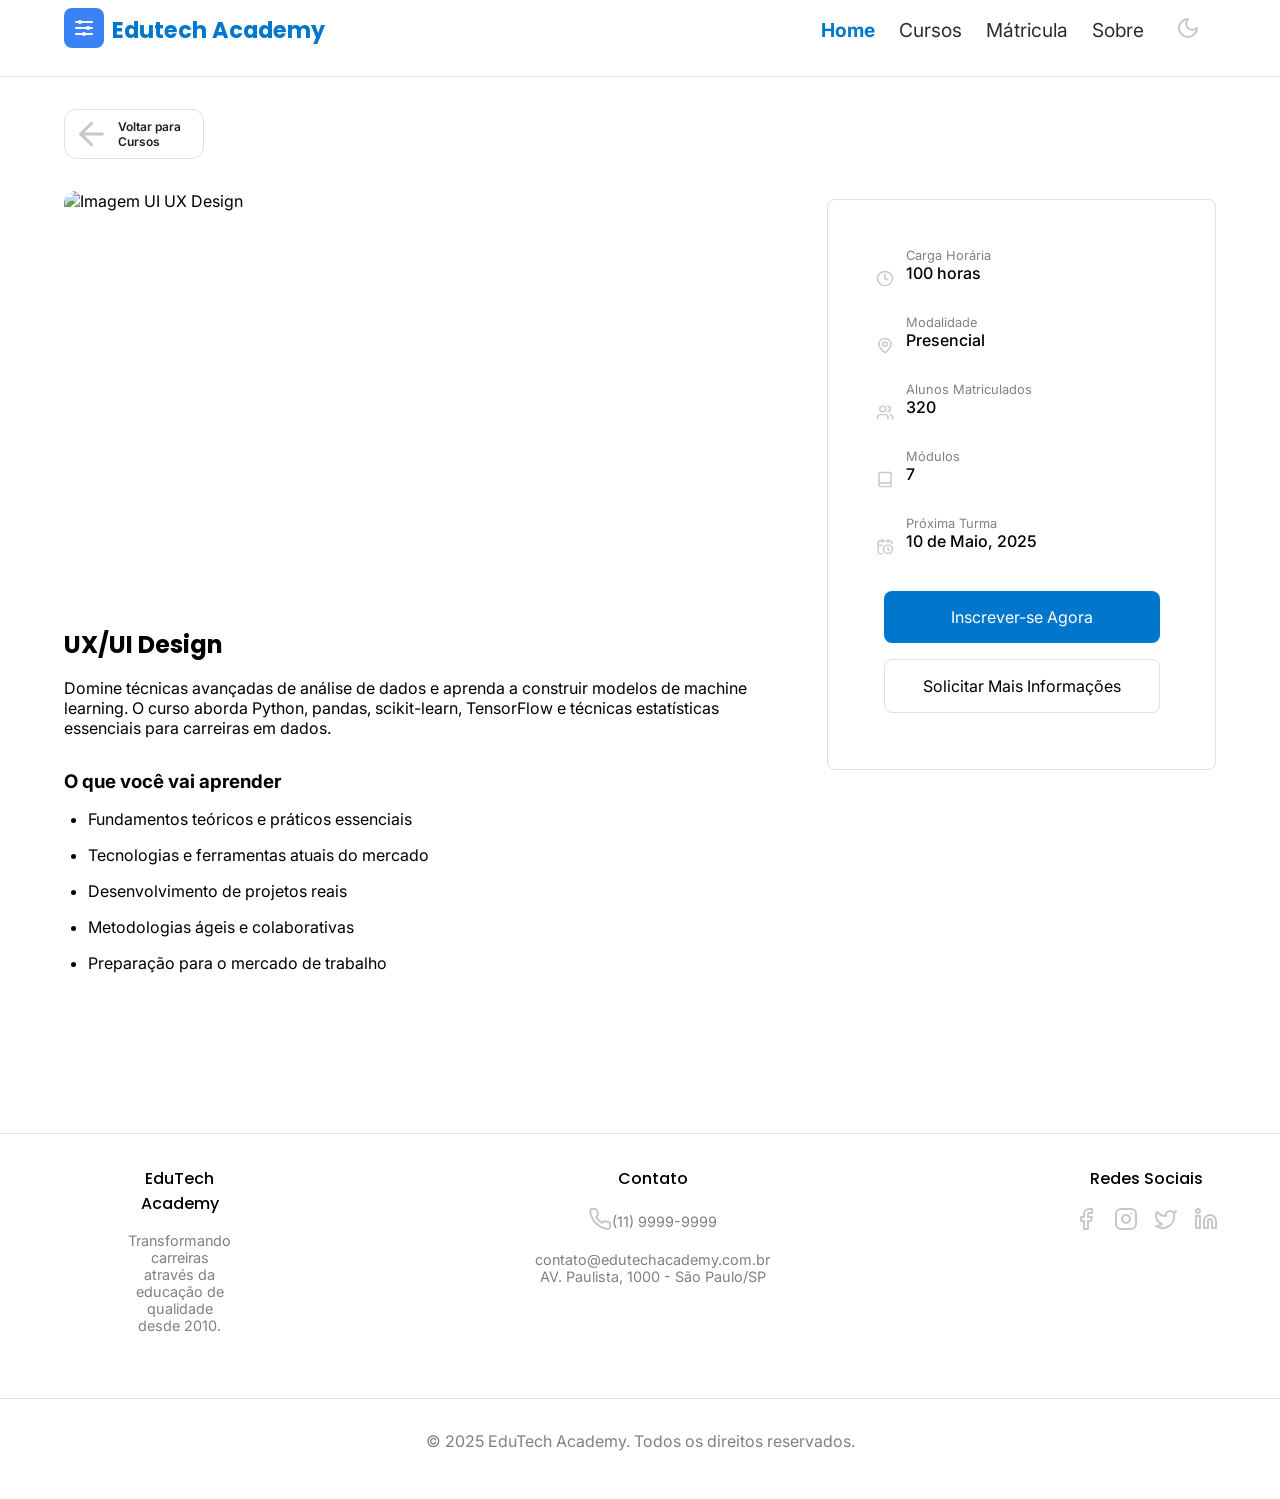
==== data.html @ 99923648 "Feat: Inicio de Script" ====
<!DOCTYPE html>
<html lang="pt-br">

<head>
    <meta charset="UTF-8">
    <meta name="viewport" content="width=device-width, initial-scale=1.0">
    <title>UI UX Design</title>
    <link rel="stylesheet" href="ui.css">
</head>

<body>
    <header>
        <nav class="container">
            <div class="menu-header">
                <div class="logo">
                    <a href="index.html"><img src="conteudo-atividade/logo.svg" alt="Logo edutech"></a>
                    <h3>Edutech Academy</h3>
                </div>
                <div id="header-desktop">
                    <ul>
                        <li class="active">
                            <a href="#">Home</a>
                        </li>
                        <li>
                            <a href="#">Cursos</a>
                        </li>
                        <li>
                            <a href="#">Mátricula</a>
                        </li>
                        <li>
                            <a href="#">Sobre</a>
                        </li>
                    </ul>
                    <div>
                        <img src="conteudo-atividade/moon.svg" alt="Simbolo Para Ativar o modo Escuro e Claro">
                    </div>
                </div>
                <img src="conteudo-atividade/menu.svg" alt="Menu Hamburguer" id="menu-hamburguer">
            </div>
        </nav>
        <div class="divisor"></div>
    </header>
    <main>

        <div id="aside-hero">
            <section id="hero" class="container">
                <div id="voltar">
                    <a href="index.html">
                        <div id="divisa-flecha">
                            <img src="conteudo-atividade/arrow-left.svg" alt="Flecha para Esquerda" id="flecha">
                            <p>Voltar para Cursos</p>
                        </div>
                    </a>
                </div>


                <img src="conteudo-atividade/data-science.jpg" alt="Imagem UI UX Design">

                <div id="hero-content">
                    <h1>
                        UX/UI Design
                    </h1>
                    <p>
                        Domine técnicas avançadas de análise de dados e aprenda a construir modelos
                        de machine learning. O curso aborda Python, pandas, scikit-learn, TensorFlow e
                        técnicas estatísticas essenciais para carreiras em dados.

                    </p>

                    <h3>
                        O que você vai aprender
                    </h3>
                    <ul>
                        <li>
                            Fundamentos teóricos e práticos essenciais
                        </li>
                        <li>
                            Tecnologias e ferramentas atuais do mercado
                        </li>
                        <li>
                            Desenvolvimento de projetos reais
                        </li>
                        <li>
                            Metodologias ágeis e colaborativas
                        </li>
                        <li>
                            Preparação para o mercado de trabalho
                        </li>
                    </ul>
                </div>

            </section>

            <aside id="aside-mobile">
                <div id="info-curso">
                    <div class="info">
                        <img src="conteudo-atividade/clock.svg" alt="Imagem carga horaria">
                        <div>
                            <p>Carga Horária</p>
                            <h6>100 horas</h6>
                        </div>
                    </div>

                    <div class="info">
                        <img src="conteudo-atividade/map-pin.svg" alt="Imagem Pin de mapa">
                        <div>
                            <p>Modalidade</p>
                            <h6>Presencial</h6>
                        </div>
                    </div>

                    <div class="info">
                        <img src="conteudo-atividade/users.svg" alt="Imagem de usuarios">
                        <div>
                            <p>Alunos Matriculados</p>
                            <h6>320</h6>
                        </div>
                    </div>

                    <div class="info">
                        <img src="conteudo-atividade/book.svg" alt="Imagem de Livros ">
                        <div>
                            <p>Módulos</p>
                            <h6>7</h6>
                        </div>
                    </div>

                    <div class="info">
                        <img src="conteudo-atividade/calendar-clock.svg" alt="Imagem Calendario">
                        <div>
                            <p>Próxima Turma</p>
                            <h6>10 de Maio, 2025</h6>
                        </div>
                    </div>

                    <div id="inscrever">
                        <p>
                            Inscrever-se Agora
                        </p>
                    </div>
                    <div id="solicitar">
                        <p>
                            Solicitar Mais Informações
                        </p>
                    </div>
                </div>
            </aside>

        </div>
    </main>
    <div class="divisor"></div>

    <footer>
        <div id="footer-desktop">
            <div id="marca">
                <h6>
                    EduTech Academy
                </h6>
                <p>Transformando carreiras através da educação de <span class="quebra-desktop"></span>qualidade desde
                    2010.</p>

            </div>
            <div>
                <h6>
                    Contato
                </h6>
                <div id="contato">
                    <div>
                        <img src="conteudo-atividade/phone.svg" alt="Icone de telefone">
                    </div>
                    <p>(11) 9999-9999</p>
                </div>
                <p>contato@edutechacademy.com.br</p>
                <p>AV. Paulista, 1000 - São Paulo/SP</p>
            </div>

            <div id="social-icons">
                <h6>Redes Sociais</h6>
                <ul>
                    <li>
                        <div>
                            <img src="conteudo-atividade/facebook.svg" alt="Icone do Facebook" class="icon">
                        </div>
                    </li>
                    <li>
                        <div>
                            <img src="conteudo-atividade/instagram.svg" alt="Icone do Instagram" class="icon">
                        </div>
                    </li>
                    <li>
                        <div>
                            <img src="conteudo-atividade/twitter.svg" alt="Icone do twitter" class="icon">
                        </div>
                    </li>
                    <li>
                        <div>
                            <img src="conteudo-atividade/linkedin.svg" alt="Icone do linkedin" class="icon">
                        </div>
                    </li>
                </ul>
            </div>
        </div>
    </footer>
    <div class="divisor"></div>
    <section id="copyright">
        <p>© 2025 EduTech Academy. Todos os direitos reservados.</p>
    </section>
</body>

</html>
---- ui.css ----
@import url('https://fonts.googleapis.com/css2?family=Inter:ital,opsz,wght@0,14..32,100..900;1,14..32,100..900&family=Poppins:ital,wght@0,100;0,200;0,300;0,400;0,500;0,600;0,700;0,800;0,900;1,100;1,200;1,300;1,400;1,500;1,600;1,700;1,800;1,900&display=swap');

* {
    margin: 0;
    padding: 0;
    box-sizing: border-box;
}



/*
    Variaveis
*/
:root {

    /*Modo Claro*/
    --fundo-pagina-claro: #F9F9F9;
    --texto-padrao-claro: #1E1E1E;
    --cor-principal-claro: #0077CC;
    --fundo-card-claro: #FFFF;
    --hover-links-btn-claro: #005FA3;
    --bordas-divisores-claro: #E0E0E0;


    /*Modo Escuro*/


    --fundo-pagina-escuro: #1E1E1E;
    --texto-padrao-escuro: #F9F9F9;
    --cor-principal-escuro: #4DA6FF;
    --fundo-card-escuro: #2C2C2C;
    --hover-links-btn-escuro: #66BFFF;
    --bordas-divisores-escuro: #444444;


    --font-titulo: "Poppins", sans-serif;
    --font-texto: "Inter", sans-serif;
}

* {
    font-family: var(--font-texto);
}

a {
    text-decoration: none;
    color: var(--fundo-card-claro)
}


h1 {
    font-family: var(--font-titulo);
}

.container {
    width: 90%;
    margin: 0 auto;
}

.quebra-mobile {
    display: block;
}

.divisor {
    height: 1px;
    margin-top: 1rem;
    background-color: var(--bordas-divisores-claro);
}


/*Header*/

.menu-header {
    display: flex;
    align-items: center;
    justify-content: space-between;
}

.logo {
    display: flex;
    align-items: center;
}

.logo h3 {
    margin-left: 0.5rem;
    color: var(--cor-principal-claro);
    font-size: 1.4rem;
    font-family: var(--font-titulo);
}

/* hero */

#hero img {
    width: 100%;
    height: 100%;
    border-radius: 0.75rem;
}

#hero #voltar a img {
    width: 15%;
}

#divisa-flecha {
    display: flex;
    align-items: center;
    gap: 0.5rem;
}

#voltar {
    margin-top: 2rem;
    margin-bottom: 2rem;
    display: inline-flex;
    border-radius: 0.75rem;
    align-items: center;
    color: black;
    padding: 0.5rem;
    border: var(--bordas-divisores-claro) solid 1px;

}

#voltar a {
    color: #1E1E1E;
    font-size: 0.75rem;
    font-weight: 600;
}

#hero-content h1 {
    font-size: 1.5rem;
    margin-top: 1rem;
    margin-bottom: 1rem;
}

#hero-content p {
    margin-bottom: 2rem;
}

#hero-content h3 {
    margin-bottom: 1rem;
}

#hero-content ul {
    list-style-type: disc;
    padding-left: 1.5rem;
}

#hero-content ul li {
    margin-bottom: 1rem;
}

#info-curso {
    margin-top: 4rem;
    border: var(--bordas-divisores-claro) solid 1px;
    padding: 1.2rem;
    border-radius: 0.5rem;
    margin-bottom: 4rem;

}

#info-curso img {
    width: 6%;
    margin-right: 0.75rem;
    margin-top: -0.4rem;
}

.info {
    display: flex;
    align-items: center;
}

.info p {
    font-size: 0.8rem;
    color: gray;
}

h6 {
    font-size: 1rem;
    font-weight: 500;
    margin-bottom: 0.7rem;
}

#inscrever {
    display: flex;
    align-items: center;
    justify-content: center;
    text-align: center;
    background-color: var(--cor-principal-claro);
    font-size: 0.8rem;
    font-family: var(--font-titulo);
    color: white;
    width: 95%;
    padding: 0.4rem;
    margin: 0 auto;
    border-radius: 0.5rem;
    margin-top: 0.5rem;
    margin-bottom: 0.5rem;
}

#solicitar {
    display: flex;
    align-items: center;
    justify-content: center;
    text-align: center;
    border: var(--bordas-divisores-claro) solid 1px;
    font-size: 0.8rem;
    font-family: var(--font-titulo);
    color: black;
    width: 95%;
    padding: 0.4rem;
    margin: 0 auto;
    border-radius: 0.5rem;
    margin-top: 1rem;
    margin-bottom: 0.5rem;
}





/*Footer*/

#divisao-footer {
    margin-top: 4rem;
}

footer h6 {
    margin-top: 1rem;
    margin-bottom: 1rem;
    text-align: center;
    font-size: 1rem;
    font-family: var(--font-titulo);
}

footer p {
    color: gray;
    text-align: center;
    font-size: 0.9rem;
}


#contato {
    display: flex;
    align-items: center;
    justify-content: center;
    margin-bottom: 1rem;
}

#social-icons ul {
    display: flex;
    align-items: center;
    justify-content: center;
    gap: 1rem;
    list-style: none;
}

#copyright {
    display: flex;
    margin-top: 1rem;
    margin-bottom: 2rem;
    text-align: center;
    font-size: 1rem;
    color: gray;

}

#aside-desktop {
    display: none;
}


/*Desktop*/

#header-desktop {
    display: none;
}

@media screen and (min-width: 1024px) {


    /*Header */

    #header-desktop {
        display: flex;
        align-items: center;
        padding: 1rem;
    }

    #menu-hamburguer {
        display: none;
    }

    #header-desktop ul {
        display: flex;
        gap: 1.5rem;
        align-items: center;
        margin-right: 2rem;
        list-style: none;
    }

    #header-desktop ul li a {
        text-decoration: none;
        color: var(--fundo-card-escuro);
        font-size: 1.2rem;
    }

    #header-desktop ul li.active a {
        color: var(--cor-principal-claro);
        font-weight: 700;
        /* opcional, só pra destacar */
    }


    /* Hero*/
    .quebra-mobile {
        display: none;
    }

    .quebra-desktop {
        display: block;
    }

    #hero {
        display: flex;
        flex-direction: column;
    }

    #hero img {
        min-width: 30%;
        height: 420px;
        border-radius: 0.75rem;
    }

    #hero #voltar a img {
        width: 15%;
    }


    #divisa-flecha {
        align-items: center;
        gap: 0.5rem;
    }

    #voltar {
        height: 50px;
        width: fit-content;
        width: 20%;
    }


    main {
        display: flex;
        width: 90%;
        margin: 0 auto;
    }


    /*Aside*/

    hero {
        display: flex;
    }

    #aside-hero {
        display: flex;
        gap: 4rem;
        align-items: center;
    }

    aside {
        width: 50%;
        height: 700px;
        margin-bottom: 4rem;
        margin-top: -10rem;
    }

    #info-curso {
        padding: 3rem;
    }

    #inscrever {
        padding: 1rem;
        font-size: 1rem;
    }

    #solicitar {
        padding: 1rem;
        font-size: 1rem;
    }


    .info h6{
        margin-bottom: 2rem;
    }

    #hero ul{
        margin-bottom: 9rem;
    }




    /*Footer*/


    footer {
        margin-top: 1rem;
        display: flex;
        align-items: center;
        width: 100%;
        text-align: center;
        padding-bottom: 1rem;
    }

    #footer-desktop {
        display: flex;
        width: 80%;
        gap: 19rem;
        margin: 0 auto;
    }

    #social-icons {
        margin-bottom: 3rem;
    }

    #marca {
        margin-bottom: 2rem;
    }

    /*Copyright*/

    #copyright {
        justify-content: center;
        padding: 1rem;
        color: gray;
    }

}
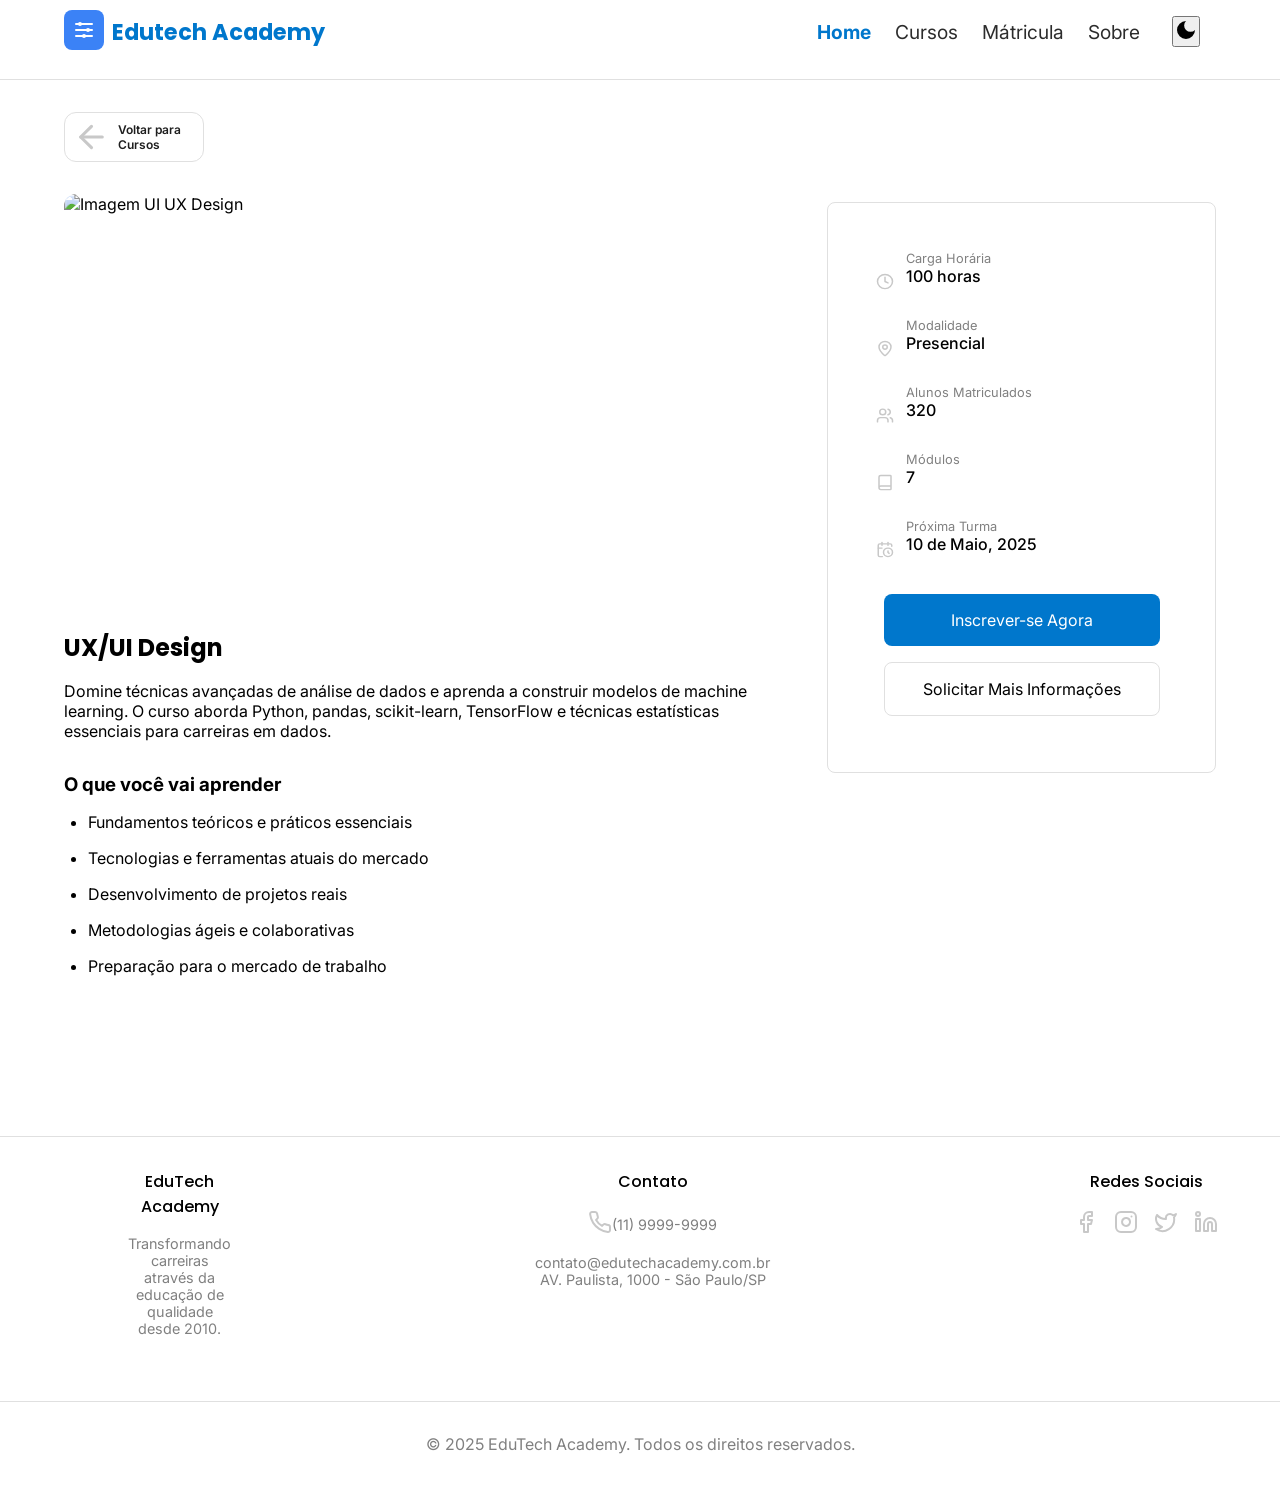
==== commit edf68777: "Feat: Finalizado" ====
--- a/data.html
+++ b/data.html
@@ -19,23 +19,32 @@
                 <div id="header-desktop">
                     <ul>
                         <li class="active">
-                            <a href="#">Home</a>
-                        </li>
-                        <li>
-                            <a href="#">Cursos</a>
-                        </li>
-                        <li>
-                            <a href="#">Mátricula</a>
-                        </li>
-                        <li>
-                            <a href="#">Sobre</a>
+                            <a href="#" class="nav-desktop">Home</a>
+                        </li>
+                        <li>
+                            <a href="#" class="nav-desktop">Cursos</a>
+                        </li>
+                        <li>
+                            <a href="#" class="nav-desktop">Mátricula</a>
+                        </li>
+                        <li>
+                            <a href="#" class="nav-desktop">Sobre</a>
                         </li>
                     </ul>
-                    <div>
-                        <img src="conteudo-atividade/moon.svg" alt="Simbolo Para Ativar o modo Escuro e Claro">
-                    </div>
-                </div>
-                <img src="conteudo-atividade/menu.svg" alt="Menu Hamburguer" id="menu-hamburguer">
+                    <button id="mudar-tema">
+                        <span id="container-icone"> <svg xmlns="http://www.w3.org/2000/svg" width="24" height="24" ...>
+                                <path d="M12 3a6 6 0 0 0 9 9 9 9 0 1 1-9-9Z" />
+                            </svg>
+                        </span>
+                    </button>
+                </div>
+                <svg xmlns="http://www.w3.org/2000/svg" width="24" height="24" viewBox="0 0 24 24" fill="none"
+                    stroke=currentColor stroke-width="2" stroke-linecap="round" stroke-linejoin="round"
+                    class="lucide lucide-menu-icon lucide-menu" id="menu-hamburguer">
+                    <line x1="4" x2="20" y1="12" y2="12" />
+                    <line x1="4" x2="20" y1="6" y2="6" />
+                    <line x1="4" x2="20" y1="18" y2="18" />
+                </svg>
             </div>
         </nav>
         <div class="divisor"></div>
@@ -205,6 +214,7 @@
     <section id="copyright">
         <p>© 2025 EduTech Academy. Todos os direitos reservados.</p>
     </section>
+    <script src="script.js"></script>
 </body>
 
 </html>
